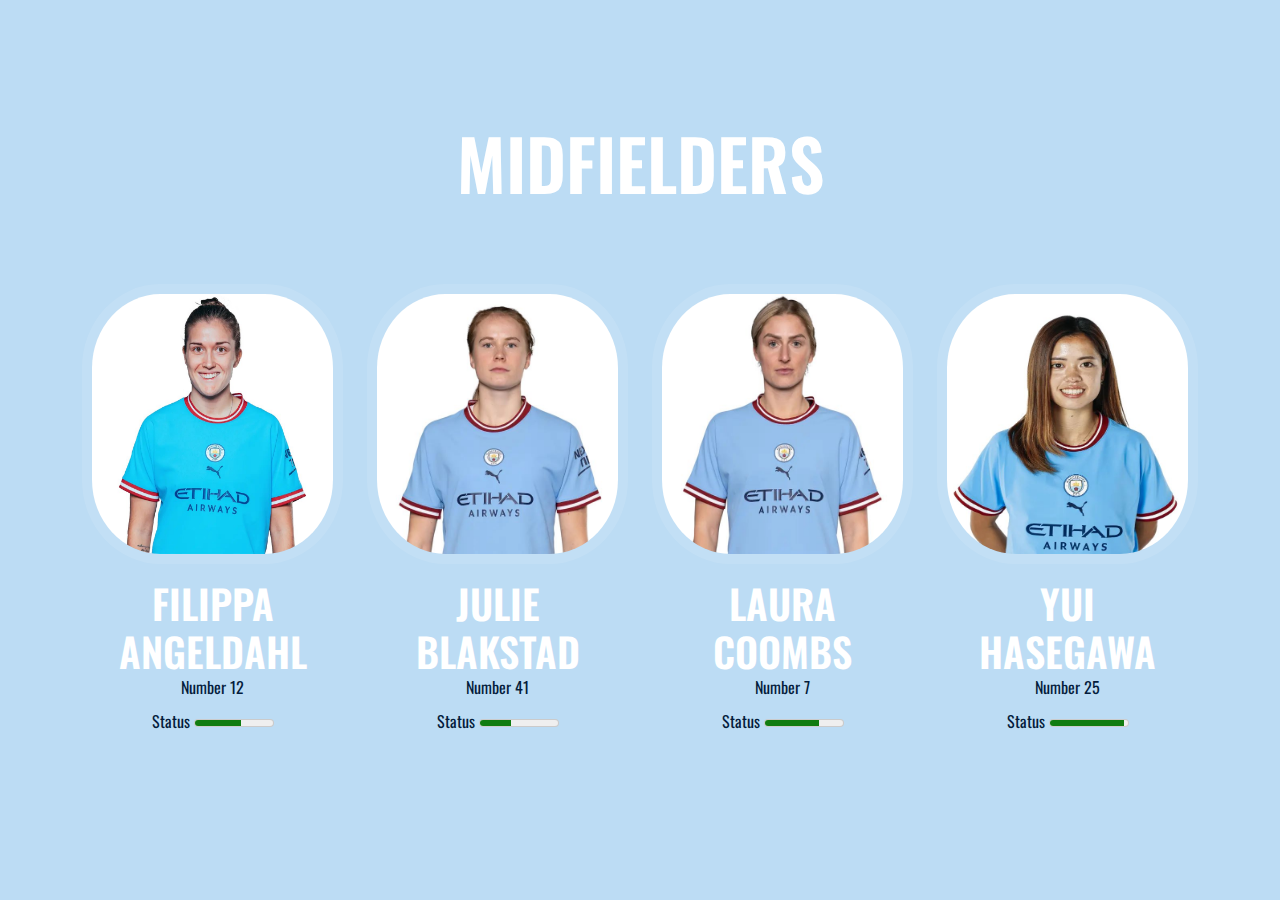
==== index.html @ df64d02e "Edit 1" ====
<!DOCTYPE html>
<html lang="en">

<head>
  <meta charset="UTF-8">
  <meta http-equiv="X-UA-Compatible" content="IE=edge">
  <meta name="viewport" content="width=device-width, initial-scale=1.0">

  <title>Hays-x-Man-City-Football-Club-Hackathon-2023</title>
  <meta name="viewport" content="width=device-width, initial-scale=1">
  <link rel="preconnect" href="https://fonts.googleapis.com">
  <link rel="preconnect" href="https://fonts.gstatic.com" crossorigin>
  <link href="https://fonts.googleapis.com/css2?family=Oswald:wght@500&display=swap" rel="stylesheet">
  <link href="https://cdn.jsdelivr.net/npm/bootstrap@5.2.0/dist/css/bootstrap.min.css" rel="stylesheet">

  <style type="text/css">
    body {
      margin-top: 20px;
      background: rgb(188, 220, 244);
      color: rgb(4, 28, 60);
      font-family: 'Oswald', sans-serif;
    }

    a {
      text-decoration: none;
    }

    .team_title {
      color: #fff;
      margin-bottom: 60px;
      text-align: center;
      text-transform: capitalize;
      font-weight: 600;
    }

    .our-team {}

    @media only screen and (max-width:768px) {
      .our-team {
        margin-bottom: 30px
      }
    }

    .single-team {
      margin-bottom: 10px;
    }

    .single-team img {
      margin-bottom: 15px;
      width: 600px;
      border-radius: 30%;
      height: 280px;
      border: 10px solid rgba(255, 255, 255, 0.1);

    }


    .single-team h3 {

      margin-bottom: 0px;
      font-size: 40px;
      font-weight: 600;
      color: #fff;
    }

    .single-team p {
      margin-bottom: 0px;
    }

    .our-team .social {
      list-style: none;
      padding: 0;
      margin: 0;
      text-align: center;
      -webkit-transition: all 0.3s ease 0s;
      transition: all 0.3s ease 0s;
    }

    .our-team .social li {
      display: inline-block;
    }

    .our-team .social li a {
      display: block;
      width: 35px;
      height: 35px;
      line-height: 35px;
      font-size: 15px;
      color: #fff;
      position: relative;
      -webkit-transition: all 0.3s ease-in-out 0s;
      transition: all 0.3s ease-in-out 0s;
      border-radius: 30px;
      margin: 3px;
    }



    .our-team:hover .social li:nth-child(1) a {
      -webkit-transition-delay: 0.3s;
      transition-delay: 0.3s;
    }

    .our-team:hover .social li:nth-child(2) a {
      -webkit-transition-delay: 0.2s;
      transition-delay: 0.2s
    }

    .our-team:hover .social li:nth-child(3) a {
      -webkit-transition-delay: 0.1s;
      transition-delay: 0.1s;
    }

    .our-team:hover .social li:nth-child(4) a {
      -webkit-transition-delay: 0s;
      transition-delay: 0s;
    }

    .our-team .social li a:hover {
      -webkit-transition-delay: 0s;
      transition-delay: 0s;
    }

    .facebook {
      background: #1C58A1;
    }

    .facebook:hover {
      background: #fff;
      color: #1C58A1 !important;
    }

    .twitter {
      background: #0CBCE3;
    }

    .twitter:hover {
      background: #fff;
      color: #0CBCE3 !important;
    }

    .google {
      background: #F04537;
    }

    .google:hover {
      background: #fff;
      color: #F04537 !important;
    }

    /*START BOARD DIRECTOR*/
    .bod_area {
      padding-bottom: 80px;
    }

    .our-bod {}

    @media only screen and (max-width:768px) {
      .our-bod {
        margin-bottom: 30px
      }
    }

    .single-bod {
      margin-bottom: 10px;
    }

    .single-bod img {
      margin-bottom: 15px;
      width: 120px;
      border-radius: 50%;
      height: 120px;
      border: 10px solid rgba(255, 255, 255, 0.1);
    }

    .single-bod h3 {
      margin-bottom: 0px;
      font-size: 40px;
      font-weight: 600;
      color: #fff;
    }

    .single-bod p {
      margin-bottom: 0px;
    }

    .our-bod .social {
      list-style: none;
      padding: 0;
      margin: 0;
      text-align: center;
      -webkit-transition: all 0.3s ease 0s;
      transition: all 0.3s ease 0s;
    }

    .our-bod .social li {
      display: inline-block;
    }

    .our-bod .social li a {
      display: block;
      width: 35px;
      height: 35px;
      line-height: 35px;
      font-size: 15px;
      color: #fff;
      position: relative;
      -webkit-transition: all 0.3s ease-in-out 0s;
      transition: all 0.3s ease-in-out 0s;
      border-radius: 30px;
      margin: 3px;
    }

    .our-bod:hover .social li:nth-child(1) a {
      -webkit-transition-delay: 0.3s;
      transition-delay: 0.3s;
    }

    .our-bod:hover .social li:nth-child(2) a {
      -webkit-transition-delay: 0.2s;
      transition-delay: 0.2s
    }

    .our-bod:hover .social li:nth-child(3) a {
      -webkit-transition-delay: 0.1s;
      transition-delay: 0.1s;
    }

    .our-bod:hover .social li:nth-child(4) a {
      -webkit-transition-delay: 0s;
      transition-delay: 0s;
    }

    .our-bod .social li a:hover {
      -webkit-transition-delay: 0s;
      transition-delay: 0s;
    }

    .title_spectial {
      color: #fff;
      text-align: center;
      font-weight: 600;
      position: relative;
      margin-bottom: 80px;
      text-transform: uppercase;
      font-size: 70px;
    }

    .bod_area {
      padding-bottom: 80px;
    }

    .section-padding {
      padding: 80px 0;
      padding-top: 100px;
    }
  </style>
</head>

<body>
  <link href="https://maxcdn.bootstrapcdn.com/font-awesome/4.7.0/css/font-awesome.min.css" rel="stylesheet" />
  <section id="team" class="team_area section-padding">
    <div class="container">
      <h2 class="title_spectial">MIDFIELDERS</h2>

      <div class="row text-center">
        <div class="col-lg-3 col-sm-4 col-xs-8 wow fadeInUp" data-wow-duration="1s" data-wow-delay="0.2s"
          data-wow-offset="0"
          style="visibility: visible; animation-duration: 1s; animation-delay: 0.2s; animation-name: fadeInUp;">
          <div class="our-team">
            <div class="single-team">
              <img src="/WhatsApp Image 2023-04-19 at 16.22.27.jpeg" class="img-fluid" alt>
              <h3>FILIPPA</h3>
              <h3>ANGELDAHL</h3>
              <p>Number 12</p>
            </div>
            <ul class="social">
              <label for="disk_d">Status</label>
              <meter id="disk_d" value="0.6">60%</meter>
              <!-- <li><a href="#" class="fa fa-facebook facebook"></a></li>
              <li><a href="#" class="fa fa-twitter twitter"></a></li>
              <li><a href="#" class="fa fa-google google"></a></li> -->
            </ul>
          </div>
        </div>

        <div class="col-lg-3 col-sm-4 col-xs-8 wow fadeInUp" data-wow-duration="1s" data-wow-delay="0.2s"
          data-wow-offset="0"
          style="visibility: visible; animation-duration: 1s; animation-delay: 0.2s; animation-name: fadeInUp;">
          <div class="our-team">
            <div class="single-team">
              <img src="/WhatsApp Image 2023-04-19 at 16.23.30 (1).jpeg" class="img-fluid" alt>
              <h3>JULIE</h3>
              <h3>BLAKSTAD</h3>
              <p>Number 41</p>
            </div>
            <ul class="social">
              <label for="disk_d">Status</label>
              <meter id="disk_d" value="0.4">20%</meter>
            </ul>
          </div>
        </div>



        <div class="col-lg-3 col-sm-4 col-xs-8 wow fadeInUp" data-wow-duration="1s" data-wow-delay="0.2s"
          data-wow-offset="0"
          style="visibility: visible; animation-duration: 1s; animation-delay: 0.2s; animation-name: fadeInUp;">
          <div class="our-team">
            <div class="single-team">
              <img src="/WhatsApp Image 2023-04-19 at 16.24.44.jpeg" class="img-fluid" alt>
              <h3>LAURA</h3>
              <h3>COOMBS</h3>
              <p>Number 7</p>
            </div>
            <ul class="social">
              <label for="disk_d">Status</label>
              <meter id="disk_d" value="0.7">70%</meter>
            </ul>
          </div>
        </div>


        <div class="col-lg-3 col-sm-4 col-xs-8 wow fadeInUp" data-wow-duration="1s" data-wow-delay="0.6s"
          data-wow-offset="0"
          style="visibility: visible; animation-duration: 1s; animation-delay: 0.6s; animation-name: fadeInUp;">
          <div class="our-team">
            <div class="single-team">
              <img src="/WhatsApp Image 2023-04-19 at 16.24.50.jpeg" class="img-fluid" alt>
              <h3>YUI</h3>
              <h3>HASEGAWA</h3>
              <p>Number 25</p>
            </div>
            <ul class="social">
              <label for="disk_d">Status</label>
              <meter id="disk_d" value="0.95">95%</meter>
            </ul>
          </div>
        </div>
      </div>
    </div>
  </section>

  <script src="http://code.jquery.com/jquery-1.10.2.min.js"></script>
  <script src="https://cdn.jsdelivr.net/npm/bootstrap@5.2.0/dist/js/bootstrap.bundle.min.js"></script>
  <script type="text/javascript">

  </script>
</body>

</html>
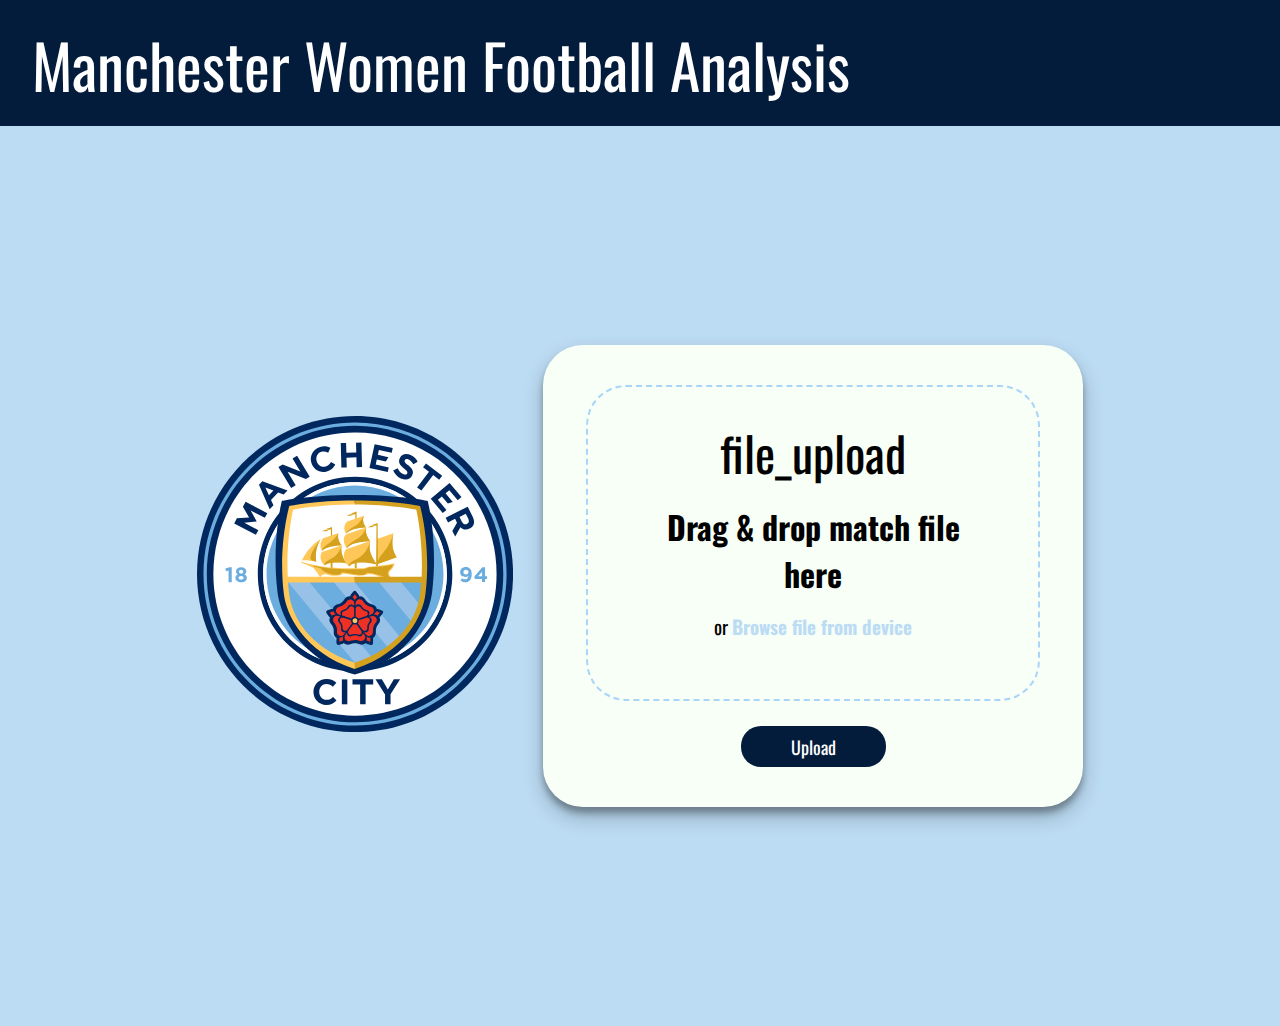
==== commit 56c0d6a4: "Homepage Update" ====
--- a/index.html
+++ b/index.html
@@ -5,346 +5,157 @@
   <meta charset="UTF-8">
   <meta http-equiv="X-UA-Compatible" content="IE=edge">
   <meta name="viewport" content="width=device-width, initial-scale=1.0">
-
-  <title>Hays-x-Man-City-Football-Club-Hackathon-2023</title>
-  <meta name="viewport" content="width=device-width, initial-scale=1">
-  <link rel="preconnect" href="https://fonts.googleapis.com">
-  <link rel="preconnect" href="https://fonts.gstatic.com" crossorigin>
+  <link rel="stylesheet" href="main.css">
   <link href="https://fonts.googleapis.com/css2?family=Oswald:wght@500&display=swap" rel="stylesheet">
-  <link href="https://cdn.jsdelivr.net/npm/bootstrap@5.2.0/dist/css/bootstrap.min.css" rel="stylesheet">
-
-  <style type="text/css">
-    body {
-      margin-top: 20px;
-      background: rgb(188, 220, 244);
-      color: rgb(4, 28, 60);
-      font-family: 'Oswald', sans-serif;
-    }
-
-    a {
-      text-decoration: none;
-    }
-
-    .team_title {
-      color: #fff;
-      margin-bottom: 60px;
-      text-align: center;
-      text-transform: capitalize;
-      font-weight: 600;
-    }
-
-    .our-team {}
-
-    @media only screen and (max-width:768px) {
-      .our-team {
-        margin-bottom: 30px
-      }
-    }
-
-    .single-team {
-      margin-bottom: 10px;
-    }
-
-    .single-team img {
-      margin-bottom: 15px;
-      width: 600px;
-      border-radius: 30%;
-      height: 280px;
-      border: 10px solid rgba(255, 255, 255, 0.1);
-
-    }
+  <title>Hays x Man City Football Club Hackathon 2023</title>
 
 
-    .single-team h3 {
-
-      margin-bottom: 0px;
-      font-size: 40px;
-      font-weight: 600;
-      color: #fff;
-    }
-
-    .single-team p {
-      margin-bottom: 0px;
-    }
-
-    .our-team .social {
-      list-style: none;
-      padding: 0;
-      margin: 0;
-      text-align: center;
-      -webkit-transition: all 0.3s ease 0s;
-      transition: all 0.3s ease 0s;
-    }
-
-    .our-team .social li {
-      display: inline-block;
-    }
-
-    .our-team .social li a {
-      display: block;
-      width: 35px;
-      height: 35px;
-      line-height: 35px;
-      font-size: 15px;
-      color: #fff;
-      position: relative;
-      -webkit-transition: all 0.3s ease-in-out 0s;
-      transition: all 0.3s ease-in-out 0s;
-      border-radius: 30px;
-      margin: 3px;
-    }
-
-
-
-    .our-team:hover .social li:nth-child(1) a {
-      -webkit-transition-delay: 0.3s;
-      transition-delay: 0.3s;
-    }
-
-    .our-team:hover .social li:nth-child(2) a {
-      -webkit-transition-delay: 0.2s;
-      transition-delay: 0.2s
-    }
-
-    .our-team:hover .social li:nth-child(3) a {
-      -webkit-transition-delay: 0.1s;
-      transition-delay: 0.1s;
-    }
-
-    .our-team:hover .social li:nth-child(4) a {
-      -webkit-transition-delay: 0s;
-      transition-delay: 0s;
-    }
-
-    .our-team .social li a:hover {
-      -webkit-transition-delay: 0s;
-      transition-delay: 0s;
-    }
-
-    .facebook {
-      background: #1C58A1;
-    }
-
-    .facebook:hover {
-      background: #fff;
-      color: #1C58A1 !important;
-    }
-
-    .twitter {
-      background: #0CBCE3;
-    }
-
-    .twitter:hover {
-      background: #fff;
-      color: #0CBCE3 !important;
-    }
-
-    .google {
-      background: #F04537;
-    }
-
-    .google:hover {
-      background: #fff;
-      color: #F04537 !important;
-    }
-
-    /*START BOARD DIRECTOR*/
-    .bod_area {
-      padding-bottom: 80px;
-    }
-
-    .our-bod {}
-
-    @media only screen and (max-width:768px) {
-      .our-bod {
-        margin-bottom: 30px
-      }
-    }
-
-    .single-bod {
-      margin-bottom: 10px;
-    }
-
-    .single-bod img {
-      margin-bottom: 15px;
-      width: 120px;
-      border-radius: 50%;
-      height: 120px;
-      border: 10px solid rgba(255, 255, 255, 0.1);
-    }
-
-    .single-bod h3 {
-      margin-bottom: 0px;
-      font-size: 40px;
-      font-weight: 600;
-      color: #fff;
-    }
-
-    .single-bod p {
-      margin-bottom: 0px;
-    }
-
-    .our-bod .social {
-      list-style: none;
-      padding: 0;
-      margin: 0;
-      text-align: center;
-      -webkit-transition: all 0.3s ease 0s;
-      transition: all 0.3s ease 0s;
-    }
-
-    .our-bod .social li {
-      display: inline-block;
-    }
-
-    .our-bod .social li a {
-      display: block;
-      width: 35px;
-      height: 35px;
-      line-height: 35px;
-      font-size: 15px;
-      color: #fff;
-      position: relative;
-      -webkit-transition: all 0.3s ease-in-out 0s;
-      transition: all 0.3s ease-in-out 0s;
-      border-radius: 30px;
-      margin: 3px;
-    }
-
-    .our-bod:hover .social li:nth-child(1) a {
-      -webkit-transition-delay: 0.3s;
-      transition-delay: 0.3s;
-    }
-
-    .our-bod:hover .social li:nth-child(2) a {
-      -webkit-transition-delay: 0.2s;
-      transition-delay: 0.2s
-    }
-
-    .our-bod:hover .social li:nth-child(3) a {
-      -webkit-transition-delay: 0.1s;
-      transition-delay: 0.1s;
-    }
-
-    .our-bod:hover .social li:nth-child(4) a {
-      -webkit-transition-delay: 0s;
-      transition-delay: 0s;
-    }
-
-    .our-bod .social li a:hover {
-      -webkit-transition-delay: 0s;
-      transition-delay: 0s;
-    }
-
-    .title_spectial {
-      color: #fff;
-      text-align: center;
-      font-weight: 600;
-      position: relative;
-      margin-bottom: 80px;
-      text-transform: uppercase;
-      font-size: 70px;
-    }
-
-    .bod_area {
-      padding-bottom: 80px;
-    }
-
-    .section-padding {
-      padding: 80px 0;
-      padding-top: 100px;
-    }
-  </style>
 </head>
 
 <body>
-  <link href="https://maxcdn.bootstrapcdn.com/font-awesome/4.7.0/css/font-awesome.min.css" rel="stylesheet" />
-  <section id="team" class="team_area section-padding">
+  <nav class="navbar navbar-expand-lg bg-secondary text-uppercase fixed-top" id="mainNav">
     <div class="container">
-      <h2 class="title_spectial">MIDFIELDERS</h2>
+      <a class="navbar-brand" href="#page-top">Manchester Women Football Analysis</a>
+    </div>
+  </nav>
 
-      <div class="row text-center">
-        <div class="col-lg-3 col-sm-4 col-xs-8 wow fadeInUp" data-wow-duration="1s" data-wow-delay="0.2s"
-          data-wow-offset="0"
-          style="visibility: visible; animation-duration: 1s; animation-delay: 0.2s; animation-name: fadeInUp;">
-          <div class="our-team">
-            <div class="single-team">
-              <img src="/WhatsApp Image 2023-04-19 at 16.22.27.jpeg" class="img-fluid" alt>
-              <h3>FILIPPA</h3>
-              <h3>ANGELDAHL</h3>
-              <p>Number 12</p>
-            </div>
-            <ul class="social">
-              <label for="disk_d">Status</label>
-              <meter id="disk_d" value="0.6">60%</meter>
-              <!-- <li><a href="#" class="fa fa-facebook facebook"></a></li>
-              <li><a href="#" class="fa fa-twitter twitter"></a></li>
-              <li><a href="#" class="fa fa-google google"></a></li> -->
-            </ul>
-          </div>
-        </div>
-
-        <div class="col-lg-3 col-sm-4 col-xs-8 wow fadeInUp" data-wow-duration="1s" data-wow-delay="0.2s"
-          data-wow-offset="0"
-          style="visibility: visible; animation-duration: 1s; animation-delay: 0.2s; animation-name: fadeInUp;">
-          <div class="our-team">
-            <div class="single-team">
-              <img src="/WhatsApp Image 2023-04-19 at 16.23.30 (1).jpeg" class="img-fluid" alt>
-              <h3>JULIE</h3>
-              <h3>BLAKSTAD</h3>
-              <p>Number 41</p>
-            </div>
-            <ul class="social">
-              <label for="disk_d">Status</label>
-              <meter id="disk_d" value="0.4">20%</meter>
-            </ul>
-          </div>
-        </div>
+  <form class="form-container" enctype='multipart/form-data'>
+    <div class="logo">
+      <img class="logo-image" src="./Manchester_City_FC_badge.svg" alt="..." />
+    </div>
+    <div class="upload-files-container">
+      <div class="drag-file-area">
+        <span class="material-icons-outlined upload-icon"> file_upload </span>
+        <h3 class="dynamic-message"> Drag & drop match file here </h3>
+        <label class="label"> or <span class="browse-files"> Browse file from device <input type="file"
+              class="default-file-input" /> </span> </label>
+      </div>
+      <span class="cannot-upload-message"> <span class="material-icons-outlined"></span> Please select a file first
+        <span class="material-icons-outlined cancel-alert-button">Try Upload</span> </span>
+      <div class="file-block">
+        <div class="file-info"> <span class="material-icons-outlined file-icon">File Description:</span> <span
+            class="file-name"> </span> | <span class="file-size"> </span> </div>
+        <span class="material-icons remove-file-icon">Delete</span>
+        <div class="progress-bar"> </div>
+      </div>
+      <button type="button" class="upload-button"> Upload </button>
+    </div>
+  </form>
 
 
+  <script>
+    var isAdvancedUpload = function () {
+      var div = document.createElement('div');
+      return (('draggable' in div) || ('ondragstart' in div && 'ondrop' in div)) && 'FormData' in window && 'FileReader' in window;
+    }();
 
-        <div class="col-lg-3 col-sm-4 col-xs-8 wow fadeInUp" data-wow-duration="1s" data-wow-delay="0.2s"
-          data-wow-offset="0"
-          style="visibility: visible; animation-duration: 1s; animation-delay: 0.2s; animation-name: fadeInUp;">
-          <div class="our-team">
-            <div class="single-team">
-              <img src="/WhatsApp Image 2023-04-19 at 16.24.44.jpeg" class="img-fluid" alt>
-              <h3>LAURA</h3>
-              <h3>COOMBS</h3>
-              <p>Number 7</p>
-            </div>
-            <ul class="social">
-              <label for="disk_d">Status</label>
-              <meter id="disk_d" value="0.7">70%</meter>
-            </ul>
-          </div>
-        </div>
+    let draggableFileArea = document.querySelector(".drag-file-area");
+    let browseFileText = document.querySelector(".browse-files");
+    let uploadIcon = document.querySelector(".upload-icon");
+    let dragDropText = document.querySelector(".dynamic-message");
+    let fileInput = document.querySelector(".default-file-input");
+    let cannotUploadMessage = document.querySelector(".cannot-upload-message");
+    let cancelAlertButton = document.querySelector(".cancel-alert-button");
+    let uploadedFile = document.querySelector(".file-block");
+    let fileName = document.querySelector(".file-name");
+    let fileSize = document.querySelector(".file-size");
+    let progressBar = document.querySelector(".progress-bar");
+    let removeFileButton = document.querySelector(".remove-file-icon");
+    let uploadButton = document.querySelector(".upload-button");
+    let fileFlag = 0;
 
+    fileInput.addEventListener("click", () => {
+      fileInput.value = '';
+      console.log(fileInput.value);
+    });
 
-        <div class="col-lg-3 col-sm-4 col-xs-8 wow fadeInUp" data-wow-duration="1s" data-wow-delay="0.6s"
-          data-wow-offset="0"
-          style="visibility: visible; animation-duration: 1s; animation-delay: 0.6s; animation-name: fadeInUp;">
-          <div class="our-team">
-            <div class="single-team">
-              <img src="/WhatsApp Image 2023-04-19 at 16.24.50.jpeg" class="img-fluid" alt>
-              <h3>YUI</h3>
-              <h3>HASEGAWA</h3>
-              <p>Number 25</p>
-            </div>
-            <ul class="social">
-              <label for="disk_d">Status</label>
-              <meter id="disk_d" value="0.95">95%</meter>
-            </ul>
-          </div>
-        </div>
-      </div>
-    </div>
-  </section>
+    fileInput.addEventListener("change", e => {
+      console.log(" > " + fileInput.value)
+      uploadIcon.innerHTML = 'check_circle';
+      dragDropText.innerHTML = 'File Dropped Successfully!';
+      document.querySelector().innerHTML = `drag & drop or <span class="browse-files"> <input type="file" class="default-file-input" style=""/> <span class="browse-files-text" style="top: 0;"> browse file</span></span>`;
+      uploadButton.innerHTML = `Upload`;
+      fileName.innerHTML = fileInput.files[0].name;
+      fileSize.innerHTML = (fileInput.files[0].size / 1024).toFixed(1) + " KB";
+      uploadedFile.style.cssText = "display: flex;";
+      progressBar.style.width = 0;
+      fileFlag = 0;
+    });
 
-  <script src="http://code.jquery.com/jquery-1.10.2.min.js"></script>
-  <script src="https://cdn.jsdelivr.net/npm/bootstrap@5.2.0/dist/js/bootstrap.bundle.min.js"></script>
-  <script type="text/javascript">
+    uploadButton.addEventListener("click", () => {
+      let isFileUploaded = fileInput.value;
+      if (isFileUploaded != '') {
+        if (fileFlag == 0) {
+          fileFlag = 1;
+          var width = 0;
+          var id = setInterval(frame, 50);
+          function frame() {
+            if (width >= 390) {
+              clearInterval(id);
+              uploadButton.innerHTML = `<span class="material-icons-outlined upload-button-icon"> check_circle </span> Uploaded`;
+              location="./page/palyer.html"
+            } else {
+              width += 5;
+              progressBar.style.width = width + "px";
+            }
+          }
+        }
+      } else {
+        cannotUploadMessage.style.cssText = "display: flex; animation: fadeIn linear 1.5s;";
+      }
+    });
 
+    cancelAlertButton.addEventListener("click", () => {
+      cannotUploadMessage.style.cssText = "display: none;";
+    });
+
+    if (isAdvancedUpload) {
+      ["drag", "dragstart", "dragend", "dragover", "dragenter", "dragleave", "drop"].forEach(evt =>
+        draggableFileArea.addEventListener(evt, e => {
+          e.preventDefault();
+          e.stopPropagation();
+        })
+      );
+
+      ["dragover", "dragenter"].forEach(evt => {
+        draggableFileArea.addEventListener(evt, e => {
+          e.preventDefault();
+          e.stopPropagation();
+          uploadIcon.innerHTML = 'file_download';
+          dragDropText.innerHTML = 'Drop your file here!';
+        });
+      });
+
+      draggableFileArea.addEventListener("drop", e => {
+        uploadIcon.innerHTML = 'check_circle';
+        dragDropText.innerHTML = 'File Dropped Successfully!';
+        document.querySelector(".label").innerHTML = `<label class="label"> or <span class="browse-files"> Browse file from device <input type="file"
+          class="default-file-input" /> </span> </label>`;
+        uploadButton.innerHTML = `Upload`;
+
+        let files = e.dataTransfer.files;
+        fileInput.files = files;
+        console.log(files[0].name + " " + files[0].size);
+        console.log(document.querySelector(".default-file-input").value);
+        fileName.innerHTML = files[0].name;
+        fileSize.innerHTML = (files[0].size / 1024).toFixed(1) + " KB";
+        uploadedFile.style.cssText = "display: flex;";
+        progressBar.style.width = 0;
+        fileFlag = 0;
+      });
+    }
+
+    
+
+    removeFileButton.addEventListener("click", () => {
+      uploadedFile.style.cssText = "display: none;";
+      fileInput.value = '';
+      uploadIcon.innerHTML = 'file_upload';
+      dragDropText.innerHTML = 'Drag & drop any file here';
+      document.querySelector(".label").innerHTML = `<label class="label"> or <span class="browse-files"> Browse file from device <input type="file"
+        class="default-file-input" /> </span> </label>`;
+      uploadButton.innerHTML = `Upload`;
+    })
   </script>
 </body>
 
--- a/main.css
+++ b/main.css
@@ -0,0 +1,203 @@
+body {
+  margin: 0;
+  padding: 0;
+  box-sizing: border-box;
+  font-family: 'Oswald';
+}
+
+#mainNav {
+  padding-top: 2rem;
+  padding-bottom: 2rem;
+  padding-left: 2rem;
+  font-size: 35px;
+  background-color:  rgb(4, 28, 60);
+}
+
+
+#mainNav .navbar-brand {
+  color: #fff;
+  text-align: center;
+  text-decoration: none;
+  margin-left: auto;
+}
+
+.form-container {
+  width: 100vw;
+  height: 100vh;
+  background-color: rgb(188, 220, 244);
+  display: flex;
+  justify-content: center;
+  align-items: center;
+}
+
+.upload-files-container {
+  background-color: #f7fff7;
+  width: 420px;
+  margin-left: 30px;
+  padding: 30px 60px;
+  border-radius: 40px;
+  display: flex;
+  align-items: center;
+  justify-content: center;
+  flex-direction: column;
+  box-shadow: rgba(0, 0, 0, 0.24) 0px 10px 20px, rgba(0, 0, 0, 0.28) 0px 6px 6px;
+}
+
+.drag-file-area {
+  border: 2px dashed rgb(168, 213, 248);
+  border-radius: 40px;
+  margin: 10px 0 15px;
+  padding: 30px 50px;
+  width: 350px;
+  text-align: center;
+}
+
+.drag-file-area .upload-icon {
+  font-size: 35px;
+}
+
+.drag-file-area h3 {
+  font-size: 20px;
+  margin: 15px 0;
+}
+
+.drag-file-area label {
+  font-size: 19px;
+}
+
+.drag-file-area label .browse-files {
+  color: rgb(188, 220, 244);
+  font-weight: bolder;
+  cursor: pointer;
+}
+
+.browse-files span {
+  position: relative;
+  top: -25px;
+}
+
+.default-file-input {
+  opacity: 0;
+}
+
+.cannot-upload-message {
+  background-color: #ffc6c4;
+  font-size: 17px;
+  display: flex;
+  align-items: center;
+  margin: 5px 0;
+  padding: 5px 10px 5px 30px;
+  border-radius: 5px;
+  color: #BB0000;
+  display: none;
+}
+
+@keyframes fadeIn {
+  0% {
+    opacity: 0;
+  }
+
+  100% {
+    opacity: 1;
+  }
+}
+
+.cannot-upload-message span,
+.upload-button-icon {
+  padding-right: 10px;
+}
+
+
+.cannot-upload-message span:last-child {
+  padding-left: 20px;
+  cursor: pointer;
+}
+
+.file-block {
+  color:  rgb(4, 28, 60);
+  background-color: rgb(188, 220, 244);
+  transition: all 1s;
+  width: 390px;
+  position: relative;
+  display: none;
+  flex-direction: row;
+  justify-content: space-between;
+  align-items: center;
+  margin: 10px 0 15px;
+  padding: 10px 20px;
+  border-radius: 25px;
+  cursor: pointer;
+}
+
+.file-info {
+  display: flex;
+  align-items: center;
+  font-size: 15px;
+}
+
+.file-icon {
+  margin-right: 10px;
+}
+
+.file-name,
+.file-size {
+  padding: 0 3px;
+}
+
+.remove-file-icon {
+  cursor: pointer;
+}
+
+.progress-bar {
+  display: flex;
+  position: absolute;
+  bottom: 0;
+  left: 4.5%;
+  width: 0;
+  height: 5px;
+  border-radius: 25px;
+  background-color: #4BB543;
+}
+
+.upload-button {
+  background-color: rgb(4, 28, 60);
+  color: white;
+  display: flex;
+  align-items: center;
+  font-size: 18px;
+  border: none;
+  border-radius: 20px;
+  margin: 10px;
+  padding: 7.5px 50px;
+  cursor: pointer;
+  font-family: Oswald;
+}
+ 
+a:visited {
+  color: rgb(255, 255, 255);
+}
+
+@media (min-width: 1200px) {
+  #mainNav {
+    padding-top: 1.2rem;
+    padding-bottom: 1rem;
+    transition: padding-top 0.3s, padding-bottom 0.3s;
+  }
+  #mainNav .navbar-brand {
+    font-size: 1.75em;
+    transition: font-size 0.2s;
+  }
+  #mainNav .navbar-nav {
+    margin-top: 0;
+  }
+
+  .drag-file-area .upload-icon {
+    font-size: 3em;
+    transition: font-size 0.3s;
+  }
+
+  .drag-file-area h3 {
+    font-size: 2em;
+    transition: font-size 0.3s;
+  }
+}